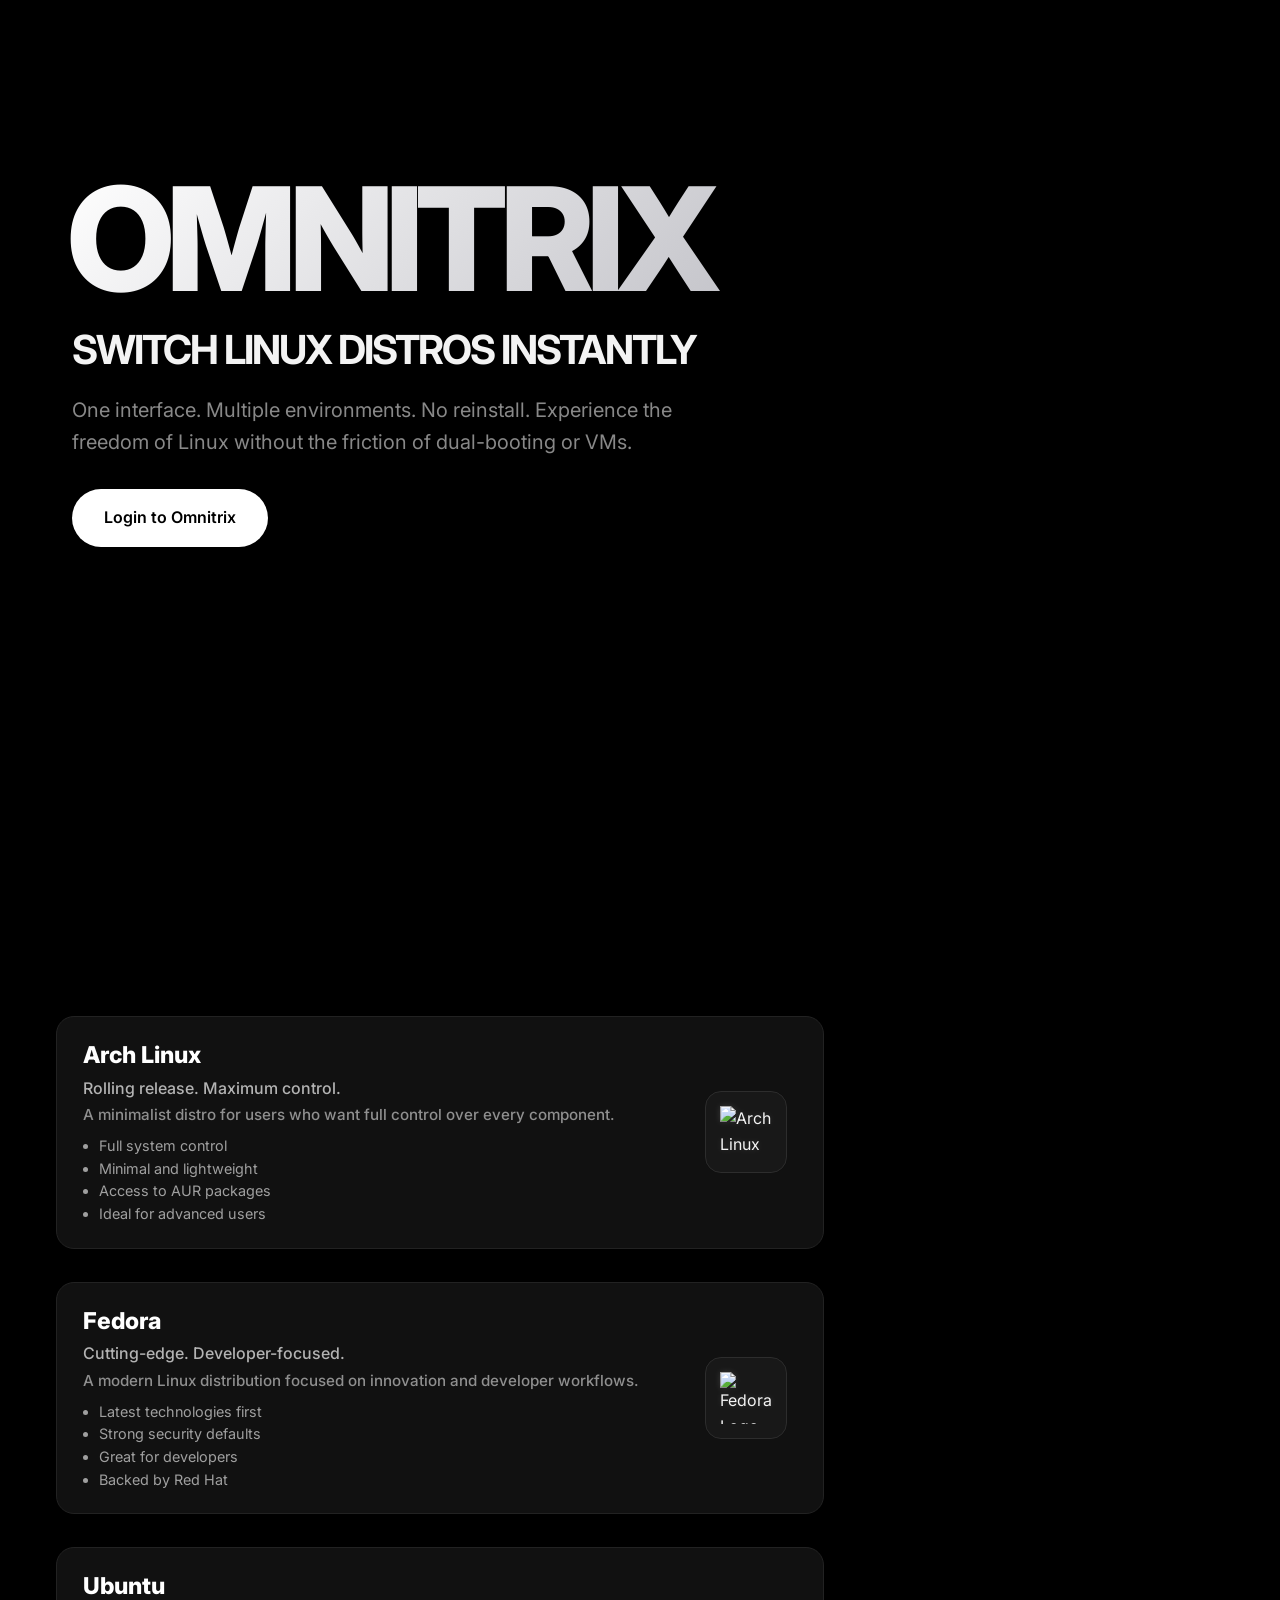
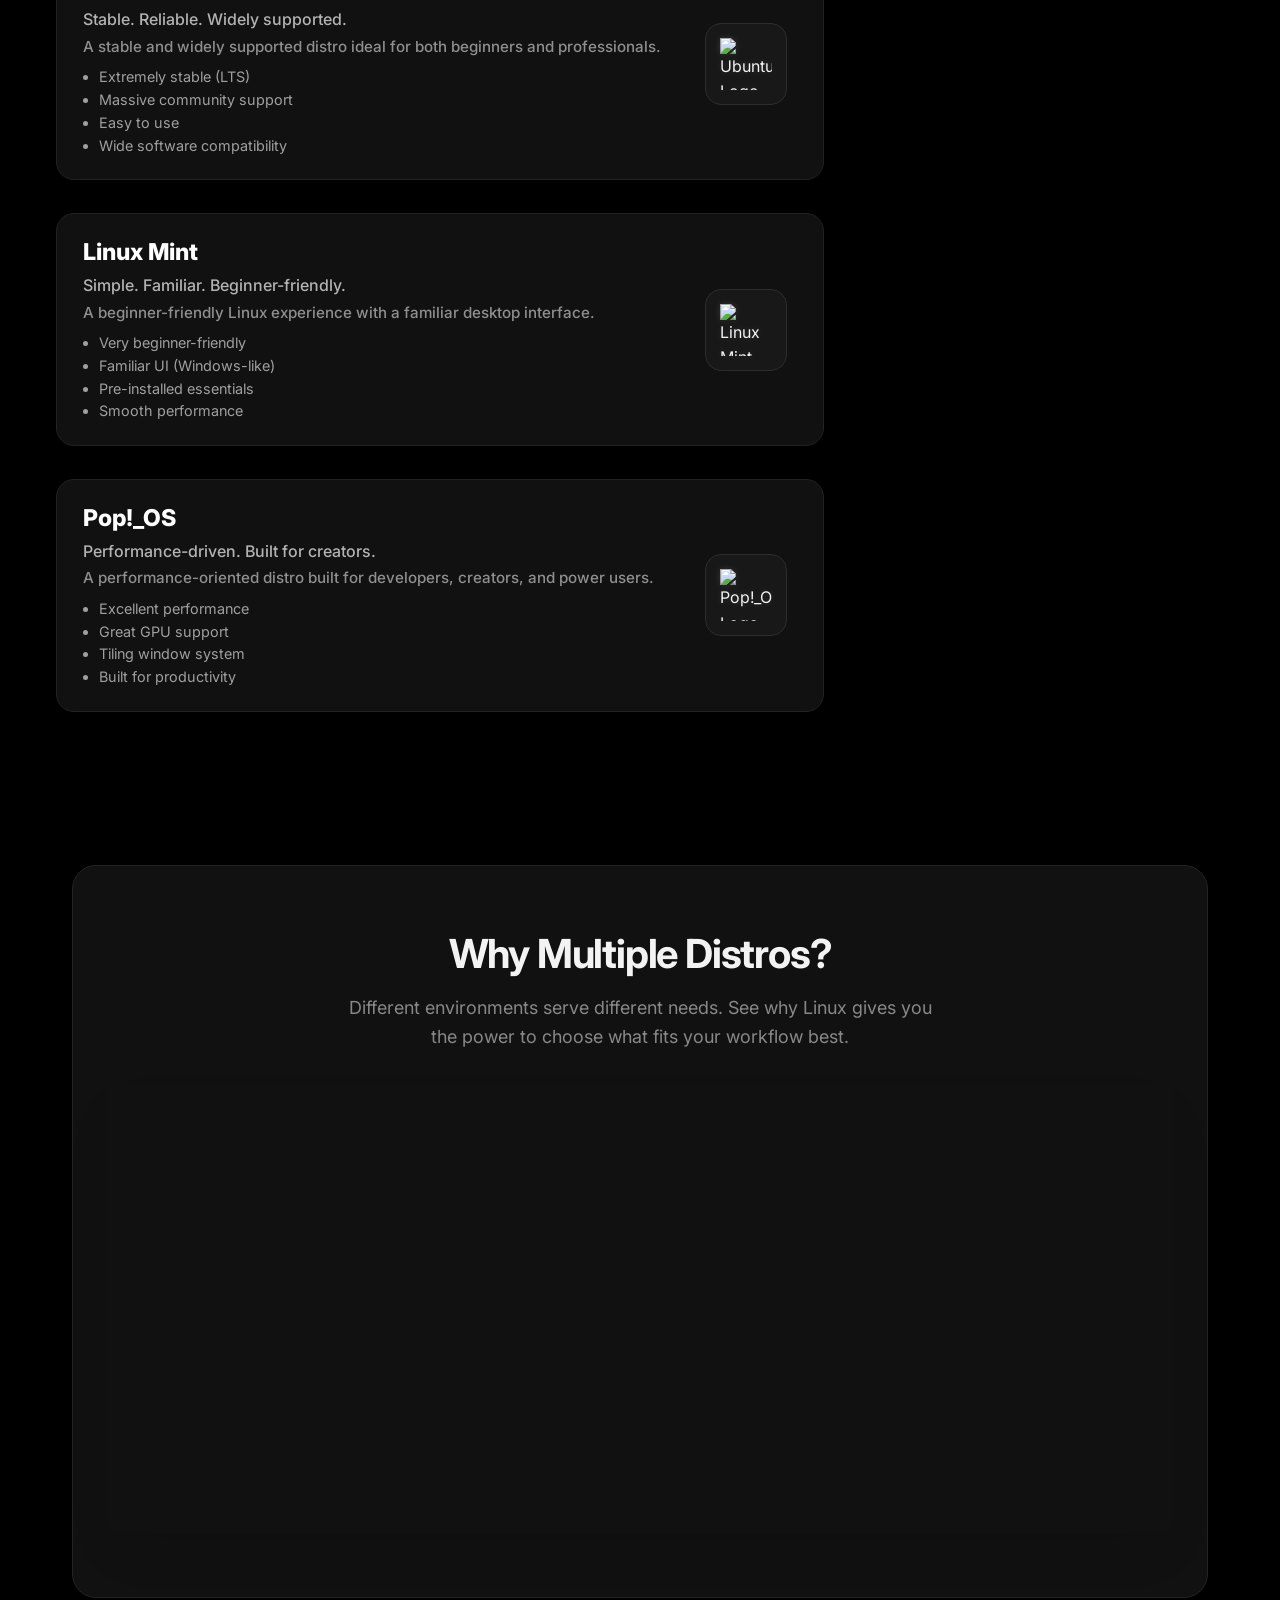
==== index.html @ d917b939 "new website layout" ====
<!DOCTYPE html>
<html lang="en">

<head>
  <meta charset="UTF-8" />
  <meta name="viewport" content="width=device-width, initial-scale=1.0" />
  <title>Omnitrix | Switch Linux Distros Instantly</title>
  <meta name="description" content="One interface. Multiple environments. No reinstall." />
  <link rel="stylesheet" href="css/styles.css" />
  <link href="https://fonts.googleapis.com/css2?family=Inter:wght@400;500;600;700;800&display=swap" rel="stylesheet">
</head>

<body>
  <div class="container">

    <header class="hero animate-fade-up delay-1">
      <div class="hero-brand">OMNITRIX</div>
      <h1 style="font-size: 2.5rem; margin-bottom: 1.25rem;">SWITCH LINUX DISTROS INSTANTLY</h1>
      <p style="margin-bottom: 2.25rem;">One interface. Multiple environments. No reinstall. Experience the freedom of Linux without the friction of dual-booting or VMs.</p>
      <a href="login.html" class="btn">Login to Omnitrix</a>
    </header>

    <section id="features" class="animate-fade-up delay-2">
      <div class="features-grid">
        <div class="distro-pill pill-arch" style="--pill-delay: 0.08s;">
          <div class="distro-pill-content pill-content">
            <div class="distro-pill-text">
              <div class="distro-pill-title">Arch Linux</div>
              <div class="distro-pill-subtitle">Rolling release. Maximum control.</div>
              <div class="distro-pill-desc">A minimalist distro for users who want full control over every component.</div>
                <ul class="why-points">
                  <li>Full system control</li>
                  <li>Minimal and lightweight</li>
                  <li>Access to AUR packages</li>
                  <li>Ideal for advanced users</li>
                </ul>
              <ul class="distro-pill-list">
                <li>Rolling release updates</li>
                <li>Pacman package manager</li>
                <li>AUR (Arch User Repository)</li>
                <li>Highly customizable system</li>
                <li>Ideal for advanced users</li>
              </ul>
            </div>
            <div class="distro-pill-img-wrap pill-image">
              <div class="logo-container">
                <img src="https://upload.wikimedia.org/wikipedia/commons/1/13/Arch_Linux_%22Crystal%22_icon.svg" alt="Arch Linux Logo" class="distro-pill-img">
              </div>
            </div>
          </div>
        </div>
        <div class="distro-pill pill-fedora" style="--pill-delay: 0.16s;">
          <div class="distro-pill-content pill-content">
            <div class="distro-pill-text">
              <div class="distro-pill-title">Fedora</div>
              <div class="distro-pill-subtitle">Cutting-edge. Developer-focused.</div>
              <div class="distro-pill-desc">A modern Linux distribution focused on innovation and developer workflows.</div>
                <ul class="why-points">
                  <li>Latest technologies first</li>
                  <li>Strong security defaults</li>
                  <li>Great for developers</li>
                  <li>Backed by Red Hat</li>
                </ul>
              <ul class="distro-pill-list">
                <li>Latest Linux features</li>
                <li>Strong security defaults</li>
                <li>Backed by Red Hat</li>
                <li>Excellent for development workflows</li>
                <li>GNOME-first experience</li>
              </ul>
            </div>
            <div class="distro-pill-img-wrap pill-image">
              <div class="logo-container">
                <img src="https://upload.wikimedia.org/wikipedia/commons/3/3f/Fedora_logo.svg" alt="Fedora Logo" class="distro-pill-img">
              </div>
            </div>
          </div>
        </div>
        <div class="distro-pill pill-ubuntu" style="--pill-delay: 0.24s;">
          <div class="distro-pill-content pill-content">
            <div class="distro-pill-text">
              <div class="distro-pill-title">Ubuntu</div>
              <div class="distro-pill-subtitle">Stable. Reliable. Widely supported.</div>
              <div class="distro-pill-desc">A stable and widely supported distro ideal for both beginners and professionals.</div>
                <ul class="why-points">
                  <li>Extremely stable (LTS)</li>
                  <li>Massive community support</li>
                  <li>Easy to use</li>
                  <li>Wide software compatibility</li>
                </ul>
              <ul class="distro-pill-list">
                <li>Long-term support (LTS)</li>
                <li>Massive community support</li>
                <li>Easy installation</li>
                <li>Enterprise-ready</li>
                <li>Wide software compatibility</li>
              </ul>
            </div>
            <div class="distro-pill-img-wrap pill-image">
              <div class="logo-container">
                <img src="https://upload.wikimedia.org/wikipedia/commons/a/ab/Logo-ubuntu_cof-orange-hex.svg" alt="Ubuntu Logo" class="distro-pill-img">
              </div>
            </div>
          </div>
        </div>
        <div class="distro-pill pill-mint" style="--pill-delay: 0.32s;">
          <div class="distro-pill-content pill-content">
            <div class="distro-pill-text">
              <div class="distro-pill-title">Linux Mint</div>
              <div class="distro-pill-subtitle">Simple. Familiar. Beginner-friendly.</div>
              <div class="distro-pill-desc">A beginner-friendly Linux experience with a familiar desktop interface.</div>
                <ul class="why-points">
                  <li>Very beginner-friendly</li>
                  <li>Familiar UI (Windows-like)</li>
                  <li>Pre-installed essentials</li>
                  <li>Smooth performance</li>
                </ul>
              <ul class="distro-pill-list">
                <li>Cinnamon desktop environment</li>
                <li>Lightweight and smooth</li>
                <li>Pre-installed essential tools</li>
                <li>Great for beginners</li>
                <li>Stable and polished UI</li>
              </ul>
            </div>
            <div class="distro-pill-img-wrap pill-image">
              <div class="logo-container">
                <img src="https://upload.wikimedia.org/wikipedia/commons/3/3f/Linux_Mint_logo_without_wordmark.svg" alt="Linux Mint Logo" class="distro-pill-img">
              </div>
            </div>
          </div>
        </div>
        <div class="distro-pill pill-pop" style="--pill-delay: 0.40s;">
          <div class="distro-pill-content pill-content">
            <div class="distro-pill-text">
              <div class="distro-pill-title">Pop!_OS</div>
              <div class="distro-pill-subtitle">Performance-driven. Built for creators.</div>
              <div class="distro-pill-desc">A performance-oriented distro built for developers, creators, and power users.</div>
                <ul class="why-points">
                  <li>Excellent performance</li>
                  <li>Great GPU support</li>
                  <li>Tiling window system</li>
                  <li>Built for productivity</li>
                </ul>
              <ul class="distro-pill-list">
                <li>Optimized for performance</li>
                <li>Excellent GPU support</li>
                <li>Tiling window management</li>
                <li>Built by System76</li>
                <li>Great for coding and AI work</li>
              </ul>
            </div>
            <div class="distro-pill-img-wrap pill-image">
              <div class="logo-container">
                <img src="https://upload.wikimedia.org/wikipedia/commons/thumb/1/18/Pop%21_OS_Icon.svg/512px-Pop%21_OS_Icon.svg.png" alt="Pop!_OS Logo" class="distro-pill-img">
              </div>
            </div>
          </div>
        </div>
      </div>
    </section>

    <section class="video-section animate-fade-up delay-3">
      <h2>Why Multiple Distros?</h2>
      <p style="margin: 0 auto; max-width: 600px;">Different environments serve different needs. See why Linux gives you
        the power to choose what fits your workflow best.</p>
      <div class="video-container">
        <!-- Embedded YouTube Video -->
        <iframe width="800" height="450" src="https://www.youtube.com/embed/wJjQoXwL3Xk" title="YouTube video player"
          frameborder="0"
          allow="accelerometer; autoplay; clipboard-write; encrypted-media; gyroscope; picture-in-picture"
          allowfullscreen>
        </iframe>
      </div>
    </section>
  </div>

  <script src="js/app.js"></script>
</body>

</html>
---- css/styles.css ----
:root {
  --bg-color: #0d1117;
  --text-color: #f3f4f6;
  --text-muted: #9ca3af;
  --accent-color: #ffffff;
  --card-bg: #161b22;
  --border-color: #30363d;
  --hover-btn-bg: #e5e7eb;
  --primary-btn: #ffffff;
  --primary-btn-text: #0d1117;
  --transition-speed: 0.4s;
  --font-family: "Inter", -apple-system, BlinkMacSystemFont, "Segoe UI", Roboto, Helvetica, Arial, sans-serif;
  --radius-sm: 8px;
  --radius-md: 16px;
  --radius-lg: 24px;
}

* {
  margin: 0;
  padding: 0;
  box-sizing: border-box;
}

body {
  font-family: var(--font-family);
  background-color: var(--bg-color);
  color: var(--text-color);
  line-height: 1.6;
  -webkit-font-smoothing: antialiased;
}

/* Animations */
.animate-fade-up {
  opacity: 0;
  transform: translateY(20px);
  animation: fadeUp var(--transition-speed) ease forwards;
}

@keyframes fadeUp {
  to {
    opacity: 1;
    transform: translateY(0);
  }
}

.delay-1 { animation-delay: 0.1s; }
.delay-2 { animation-delay: 0.2s; }
.delay-3 { animation-delay: 0.3s; }

/* Typography */
h1, h2, h3, h4 {
  font-weight: 700;
  line-height: 1.2;
}

h1 {
  font-size: 3.5rem;
  letter-spacing: -0.05em;
  margin-bottom: 1rem;
}

h2 {
  font-size: 2.5rem;
  letter-spacing: -0.03em;
  margin-bottom: 1rem;
}

p {
  color: var(--text-muted);
  font-size: 1.125rem;
  margin-bottom: 2rem;
}

/* Layout */
.container {
  max-width: 1200px;
  margin: 0 auto;
  padding: 0 2rem;
}

section {
  padding: 6rem 0;
}

/* Shared UI Components */
.btn {
  display: inline-flex;
  align-items: center;
  justify-content: center;
  background-color: var(--primary-btn);
  color: var(--primary-btn-text);
  padding: 1rem 2rem;
  border-radius: 9999px; /* Pill shape */
  font-weight: 600;
  font-size: 1rem;
  text-decoration: none;
  border: none;
  cursor: pointer;
  transition: all 0.3s ease;
}

.btn:hover {
  background-color: #222;
  color: #fff;
  box-shadow: 0 10px 15px -3px rgba(0,0,0,0.1);
}

.card {
  background-color: var(--card-bg);
  border: 1px solid var(--border-color);
  border-radius: var(--radius-md);
  padding: 2rem;
  transition: all 0.3s ease;
}

.card:hover {
  transform: translateY(-4px);
  box-shadow: 0 20px 25px -5px rgba(0, 0, 0, 0.05), 0 10px 10px -5px rgba(0, 0, 0, 0.02);
  border-color: transparent;
}

/* Navigation */
.navbar {
  display: flex;
  justify-content: space-between;
  align-items: center;
  padding: 2rem 0;
}

.logo {
  font-size: 1.5rem;
  font-weight: 800;
  letter-spacing: -0.05em;
  color: var(--text-color);
  text-decoration: none;
}

.nav-links {
  display: flex;
  gap: 2rem;
  list-style: none;
}

.nav-links a {
  text-decoration: none;
  color: var(--text-muted);
  font-weight: 500;
  transition: color 0.3s ease;
}

.nav-links a:hover {
  color: var(--text-color);
}

/* Hero Section */
.hero {
  text-align: left;
  padding: 10rem 0 7rem 0;
}

.hero .hero-brand {
  margin-bottom: 0.5rem;
  position: relative;
  left: -5px;
}

.hero h1 {
  margin-bottom: 1.25rem;
}

.hero .btn {
  position: relative;
  top: -5px;
}

.hero p {
  max-width: 600px;
  margin: 0 0 2.25rem 0;
  font-size: 1.25rem;
}

/* Features grid */

.features-grid {
  display: flex;
  flex-direction: column;
  gap: 2.5rem;
  margin-top: 16rem;
}

/* Distro Pill Styles */
.distro-pill {
  background: linear-gradient(
    135deg,
    rgba(255, 255, 255, 0.08),
    rgba(255, 255, 255, 0.02)
  ), rgba(255, 255, 255, 0.05);
  backdrop-filter: blur(12px);
  -webkit-backdrop-filter: blur(12px);
  border: 1px solid rgba(255, 255, 255, 0.08);
  border-radius: 28px;
  box-shadow: 0 10px 40px rgba(0, 0, 0, 0.3);
  padding: 30px 36px;
  display: flex;
  align-items: center;
  transition: all 0.4s ease;
  opacity: 0;
  transform: translateY(30px) scale(0.98);
  min-height: 260px;
  transition-delay: var(--pill-delay, 0s);
}

.distro-pill.visible {
  opacity: 1;
  transform: translateY(0) scale(1);
  transition: all 0.5s ease;
}

.distro-pill:hover {
  transform: translateY(-6px) scale(1.01);
  box-shadow: 0 18px 54px rgba(0, 0, 0, 0.38);
  border-color: rgba(255, 255, 255, 0.18);
}

.distro-pill-content {
  display: flex;
  flex: 1 1 100%;
  align-items: center;
  justify-content: space-between;
  width: 100%;
  gap: 2rem;
}

.pill-content {
  flex: 2;
}

.pill-image {
  flex: 1;
}

.distro-pill-text {
  flex: 2;
}

.distro-pill-title {
  font-size: 2.05rem;
  font-weight: 800;
  color: var(--text-color);
  margin-bottom: 0.45rem;
  opacity: 0;
  transform: translateY(8px);
  transition: all 0.4s ease;
}

.distro-pill-subtitle {
  font-size: 1.1rem;
  font-weight: 500;
  color: rgba(243, 244, 246, 0.74);
  margin-bottom: 1rem;
}

.distro-pill-desc {
  font-size: 1.03rem;
  color: rgba(209, 213, 219, 0.85);
  margin-bottom: 1rem;
  max-width: 58ch;
  line-height: 1.55;
  opacity: 0;
  transform: translateY(8px);
  transition: all 0.4s ease;
}

.distro-pill-list {
  color: var(--text-color);
  font-size: 0.98rem;
  margin-left: 1rem;
  margin-bottom: 0;
  padding-left: 1rem;
  list-style: disc;
  opacity: 0;
  transform: translateY(8px);
  transition: all 0.4s ease;
}

.distro-pill-list li {
  margin-bottom: 0.2rem;
}

.distro-pill-img-wrap {
  display: flex;
  align-items: center;
  justify-content: center;
  min-width: 0;
  margin-left: 0;
}

.logo-container {
  background: rgba(255, 255, 255, 0.06);
  backdrop-filter: blur(10px);
  -webkit-backdrop-filter: blur(10px);
  border: 1px solid rgba(255, 255, 255, 0.08);
  border-radius: 20px;
  padding: 22px;
  width: 180px;
  height: 180px;
  display: flex;
  align-items: center;
  justify-content: center;
  transition: all 0.4s ease;
}

.distro-pill-img {
  width: 122px;
  height: 122px;
  object-fit: contain;
  filter: drop-shadow(0 0 10px rgba(255, 255, 255, 0.15));
  transition: all 0.4s ease;
}

.distro-pill:hover .logo-container {
  border-color: rgba(255, 255, 255, 0.16);
  box-shadow: 0 10px 28px rgba(0, 0, 0, 0.28);
}

.distro-pill:hover .distro-pill-img {
  transform: scale(1.08);
}

.distro-pill.visible .distro-pill-title {
  opacity: 1;
  transform: translateY(0);
  transition-delay: calc(var(--pill-delay, 0s) + 0.06s);
}

.distro-pill.visible .distro-pill-desc {
  opacity: 1;
  transform: translateY(0);
  transition-delay: calc(var(--pill-delay, 0s) + 0.16s);
}

.distro-pill.visible .distro-pill-list {
  opacity: 1;
  transform: translateY(0);
  transition-delay: calc(var(--pill-delay, 0s) + 0.26s);
}

@media (max-width: 900px) {
  .distro-pill {
    padding: 26px;
  }

  .distro-pill-content {
    flex-direction: column;
    align-items: flex-start;
    gap: 1.5rem;
  }

  .pill-content,
  .pill-image,
  .distro-pill-text {
    flex: 1;
  }

  .distro-pill-img-wrap {
    width: 100%;
    justify-content: flex-start;
  }

  .logo-container {
    width: 150px;
    height: 150px;
    padding: 18px;
  }

  .distro-pill-img {
    width: 98px;
    height: 98px;
  }
}

.feature-card {
  display: flex;
  flex-direction: column;
  align-items: flex-start;
}

.feature-logo {
  width: 48px;
  height: 48px;
  margin-bottom: 1.5rem;
  object-fit: contain;
}

.feature-card h3 {
  font-size: 1.25rem;
  margin-bottom: 0.5rem;
  color: var(--text-color);
}

.feature-card p {
  font-size: 1rem;
  margin-bottom: 0;
}

/* Video Section */
.video-section {
  text-align: center;
  background-color: var(--card-bg);
  border-radius: var(--radius-lg);
  padding: 4rem 2rem;
  margin: 4rem 0;
  border: 1px solid var(--border-color);
}

.video-container {
  display: flex;
  justify-content: center;
  margin-top: 2rem;
  border-radius: var(--radius-md);
  overflow: hidden;
  box-shadow: 0 25px 50px -12px rgba(0, 0, 0, 0.1);
}

/* Forms (Login & Dashboard) */
.form-container {
  max-width: 440px;
  margin: 6rem auto;
}

.form-group {
  display: flex;
  flex-direction: column;
  margin-bottom: 1.5rem;
}

.form-group label {
  font-weight: 500;
  margin-bottom: 0.5rem;
  font-size: 0.875rem;
  color: var(--text-color);
}

.form-input, .form-select {
  padding: 0.875rem 1rem;
  border: 1px solid var(--border-color);
  border-radius: var(--radius-sm);
  font-family: inherit;
  font-size: 1rem;
  outline: none;
  transition: border-color 0.3s ease;
  background-color: #0d1117;
  color: var(--text-color);
}

.form-input:focus, .form-select:focus {
  border-color: var(--accent-color);
  box-shadow: 0 0 0 3px rgba(255, 255, 255, 0.1);
}

/* Dashboard Specific UI */
.dashboard-header {
  padding: 2rem 0;
  border-bottom: 1px solid var(--border-color);
  margin-bottom: 3rem;
  display: flex;
  justify-content: space-between;
  align-items: center;
}

.dashboard-grid {
  display: grid;
  grid-template-columns: 350px 1fr;
  gap: 3rem;
}

.dashboard-panel {
  display: flex;
  align-items: center;
  justify-content: center;
  background-color: #000;
  color: #fff;
  border-radius: var(--radius-md);
  min-height: 500px;
  position: relative;
  overflow: hidden;
  border: 4px solid var(--border-color);
  transition: all var(--transition-speed) ease;
}

.dashboard-screen-content {
  text-align: center;
}

.dashboard-screen-content h2 {
  font-size: 3rem;
  margin-bottom: 0.5rem;
}

.dashboard-screen-content p {
  color: #9ca3af;
  margin-bottom: 0;
}

/* Selected environment themes inside dashboard */
.env-arch { background-color: #1793d1; color: white; border-color: #1793d1; }
.env-fedora { background-color: #294172; color: white; border-color: #294172; }
.env-ubuntu { background-color: #e95420; color: white; border-color: #e95420; }
.env-mint { background-color: #87a556; color: white; border-color: #87a556; }
.env-popos { background-color: #48b9c7; color: white; border-color: #48b9c7; }

/* New Hero Brand */
.hero-brand {
  font-size: 9rem;
  letter-spacing: -0.06em;
  font-weight: 800;
  margin-bottom: 0.5rem;
  background: linear-gradient(135deg, #ffffff 0%, #a1a1aa 100%);
  -webkit-background-clip: text;
  -webkit-text-fill-color: transparent;
  background-clip: text;
  line-height: 1.1;
}

@media (max-width: 768px) {
  .dashboard-grid {
    grid-template-columns: 1fr;
  }
  h1 { font-size: 2.5rem; }
  h2 { font-size: 2rem; }
  .hero-brand { font-size: 4.5rem; }
}

/* --- DARK MODE + PILL LAYOUT OVERRIDES --- */
:root {
  --bg-color: #000;
  --text-color: #f3f3f3;
  --text-muted: #888;
  --accent-color: #fff;
  --card-bg: #111;
  --border-color: #232323;
  --hover-btn-bg: #181818;
  --primary-btn: #fff;
  --primary-btn-text: #000;
}

.features-grid {
  align-items: flex-start;
  margin-left: -1rem;
}

.distro-pill {
  width: 60vw;
  max-width: none;
  min-width: 320px;
  background: #111;
  border: 1px solid #222;
  border-radius: 18px;
  box-shadow: 0 4px 18px rgba(0, 0, 0, 0.45);
  padding: 20px 26px;
  display: flex;
  align-items: center;
  justify-content: flex-start;
  transition: all 0.4s cubic-bezier(.4, 0, .2, 1);
  opacity: 0;
  transform: translateY(20px) scale(0.97);
  min-height: 128px;
  margin-bottom: -7px;
  margin-left: 0;
  margin-right: auto;
  transition-delay: var(--pill-delay, 0s);
}

.distro-pill-content {
  display: flex;
  flex: 1 1 100%;
  align-items: center;
  justify-content: flex-start;
  width: 100%;
  gap: 1.25rem;
}

.pill-content {
  flex: 1 1 auto;
  min-width: 0;
  display: flex;
  align-items: center;
}

.pill-image {
  flex: 0 0 82px;
  margin-right: 0.6rem;
}

.distro-pill-title {
  font-size: 1.45rem;
  font-weight: 800;
  color: #fff;
  margin-bottom: 0.1rem;
  opacity: 0;
  transform: translateY(8px);
  transition: all 0.4s ease;
}

.distro-pill-subtitle {
  font-size: 1rem;
  font-weight: 500;
  color: #b3b3b3;
  margin-bottom: 2px;
  white-space: nowrap;
  overflow: hidden;
  text-overflow: ellipsis;
}

.distro-pill-desc {
  display: block;
  font-size: 0.95rem;
  font-weight: 500;
  color: #8f8f8f;
  margin-bottom: 0;
  white-space: nowrap;
  overflow: hidden;
  text-overflow: ellipsis;
}

.distro-pill-list {
  display: none;
}

.logo-container {
  background: #181818;
  border: 1px solid #2d2d2d;
  border-radius: 16px;
  padding: 10px;
  width: 82px;
  height: 82px;
  display: flex;
  align-items: center;
  justify-content: center;
  transition: box-shadow 0.35s ease, transform 0.35s ease, border-color 0.35s ease;
}

.distro-pill-img {
  width: 52px;
  height: 52px;
  object-fit: contain;
  filter: drop-shadow(0 0 3px rgba(255, 255, 255, 0.12));
  transition: transform 0.35s ease;
}

.distro-pill:hover .logo-container {
  transform: scale(1.05);
}

.distro-pill:hover .distro-pill-img {
  transform: scale(1.08);
}

.distro-pill.pill-arch:hover .logo-container {
  border-color: rgba(23, 147, 209, 0.65);
  box-shadow: 0 0 0 1px rgba(23, 147, 209, 0.45), 0 0 28px rgba(23, 147, 209, 0.5);
}

.distro-pill.pill-fedora:hover .logo-container {
  border-color: rgba(41, 65, 114, 0.75);
  box-shadow: 0 0 0 1px rgba(41, 65, 114, 0.55), 0 0 28px rgba(41, 65, 114, 0.52);
}

.distro-pill.pill-ubuntu:hover .logo-container {
  border-color: rgba(233, 84, 32, 0.78);
  box-shadow: 0 0 0 1px rgba(233, 84, 32, 0.58), 0 0 28px rgba(233, 84, 32, 0.52);
}

.distro-pill.pill-mint:hover .logo-container {
  border-color: rgba(135, 165, 86, 0.78);
  box-shadow: 0 0 0 1px rgba(135, 165, 86, 0.58), 0 0 28px rgba(135, 165, 86, 0.52);
}

.distro-pill.pill-pop:hover .logo-container {
  border-color: rgba(255, 255, 255, 0.85);
  box-shadow: 0 0 0 1px rgba(255, 255, 255, 0.66), 0 0 26px rgba(255, 255, 255, 0.48);
}

@media (max-width: 900px) {
  .features-grid {
    margin-left: 0;
  }

  .distro-pill {
    width: 100%;
    min-width: 0;
    padding: 16px 18px;
    min-height: 88px;
  }

  .pill-image {
    flex-basis: 72px;
  }

  .logo-container {
    width: 72px;
    height: 72px;
  }

  .distro-pill-img {
    width: 44px;
    height: 44px;
  }
}
/* --- END DARK MODE + PILL LAYOUT OVERRIDES --- */

.why-points {
  margin-top: 10px;
  font-size: 0.9rem;
  color: rgba(255,255,255,0.6);
  padding-left: 1.1em;
  list-style: disc;
}
.why-points li {
  margin-bottom: 4px;
  line-height: 1.3;
}
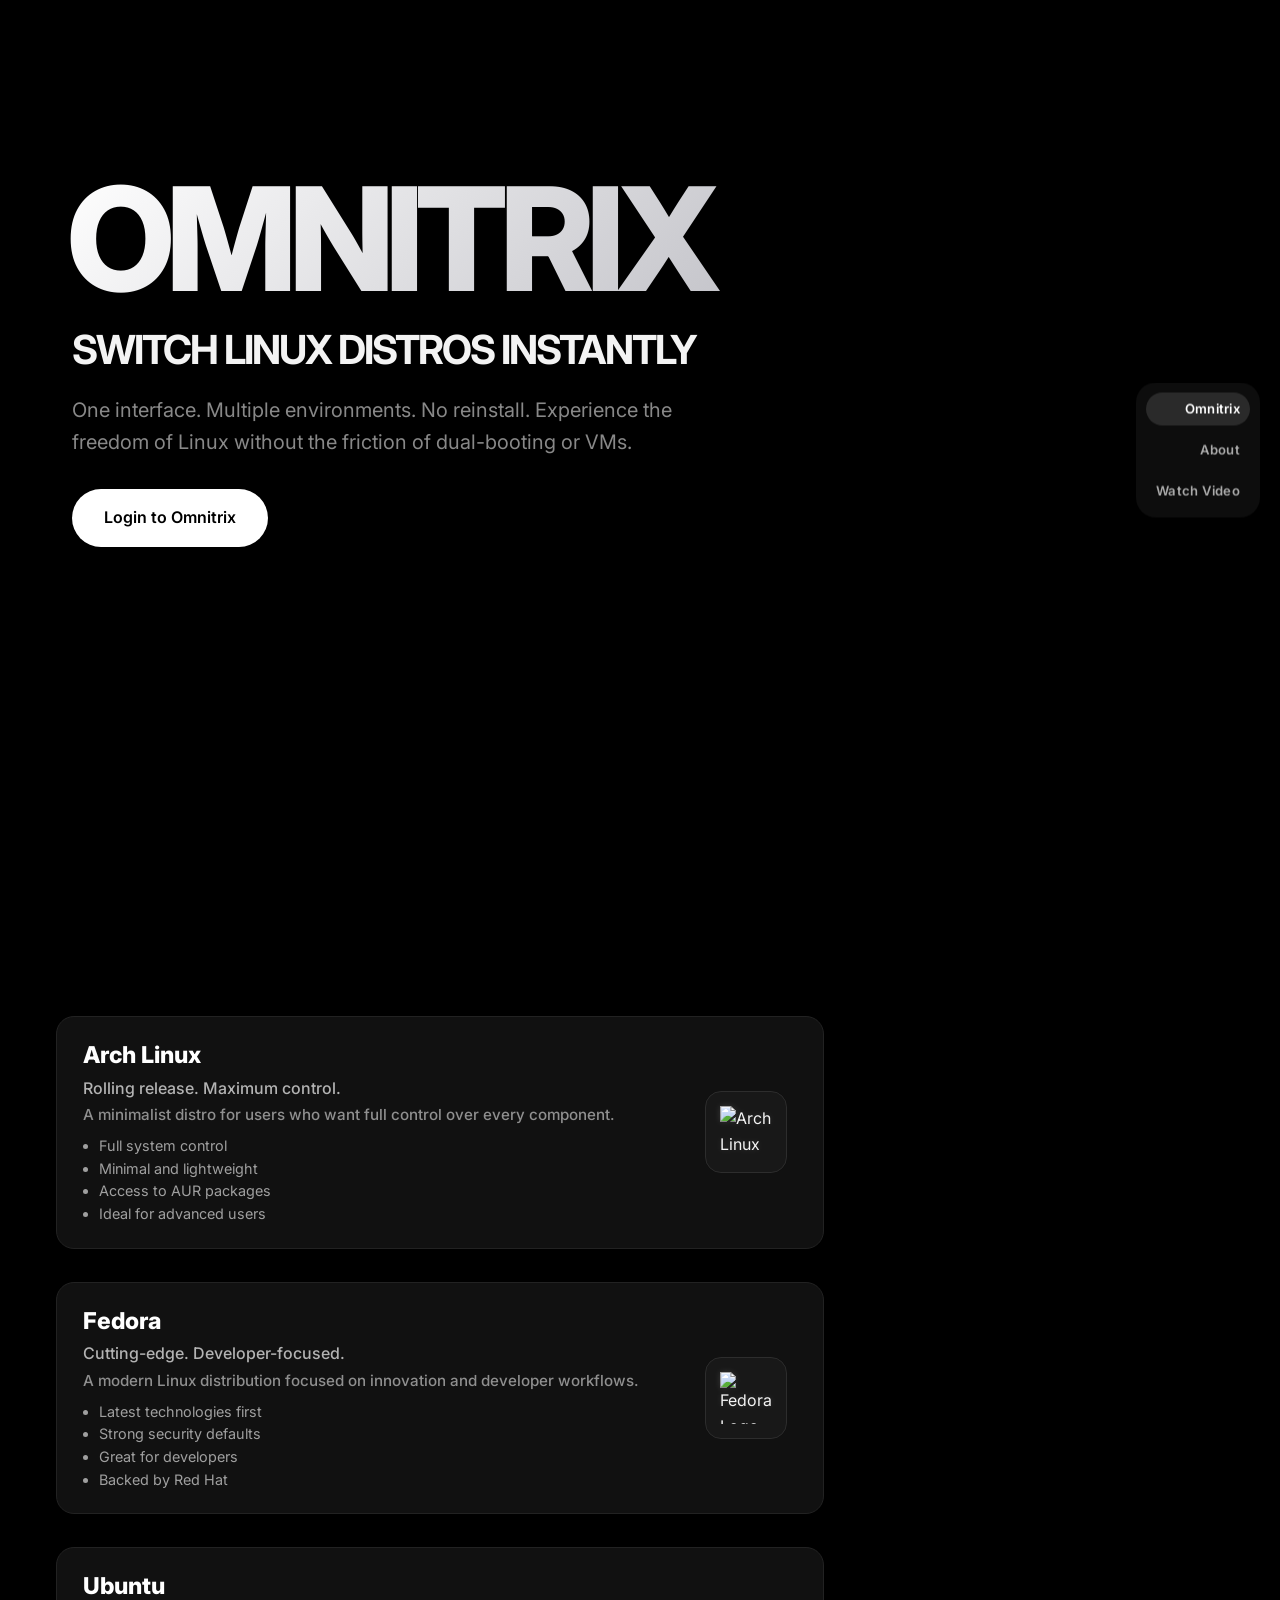
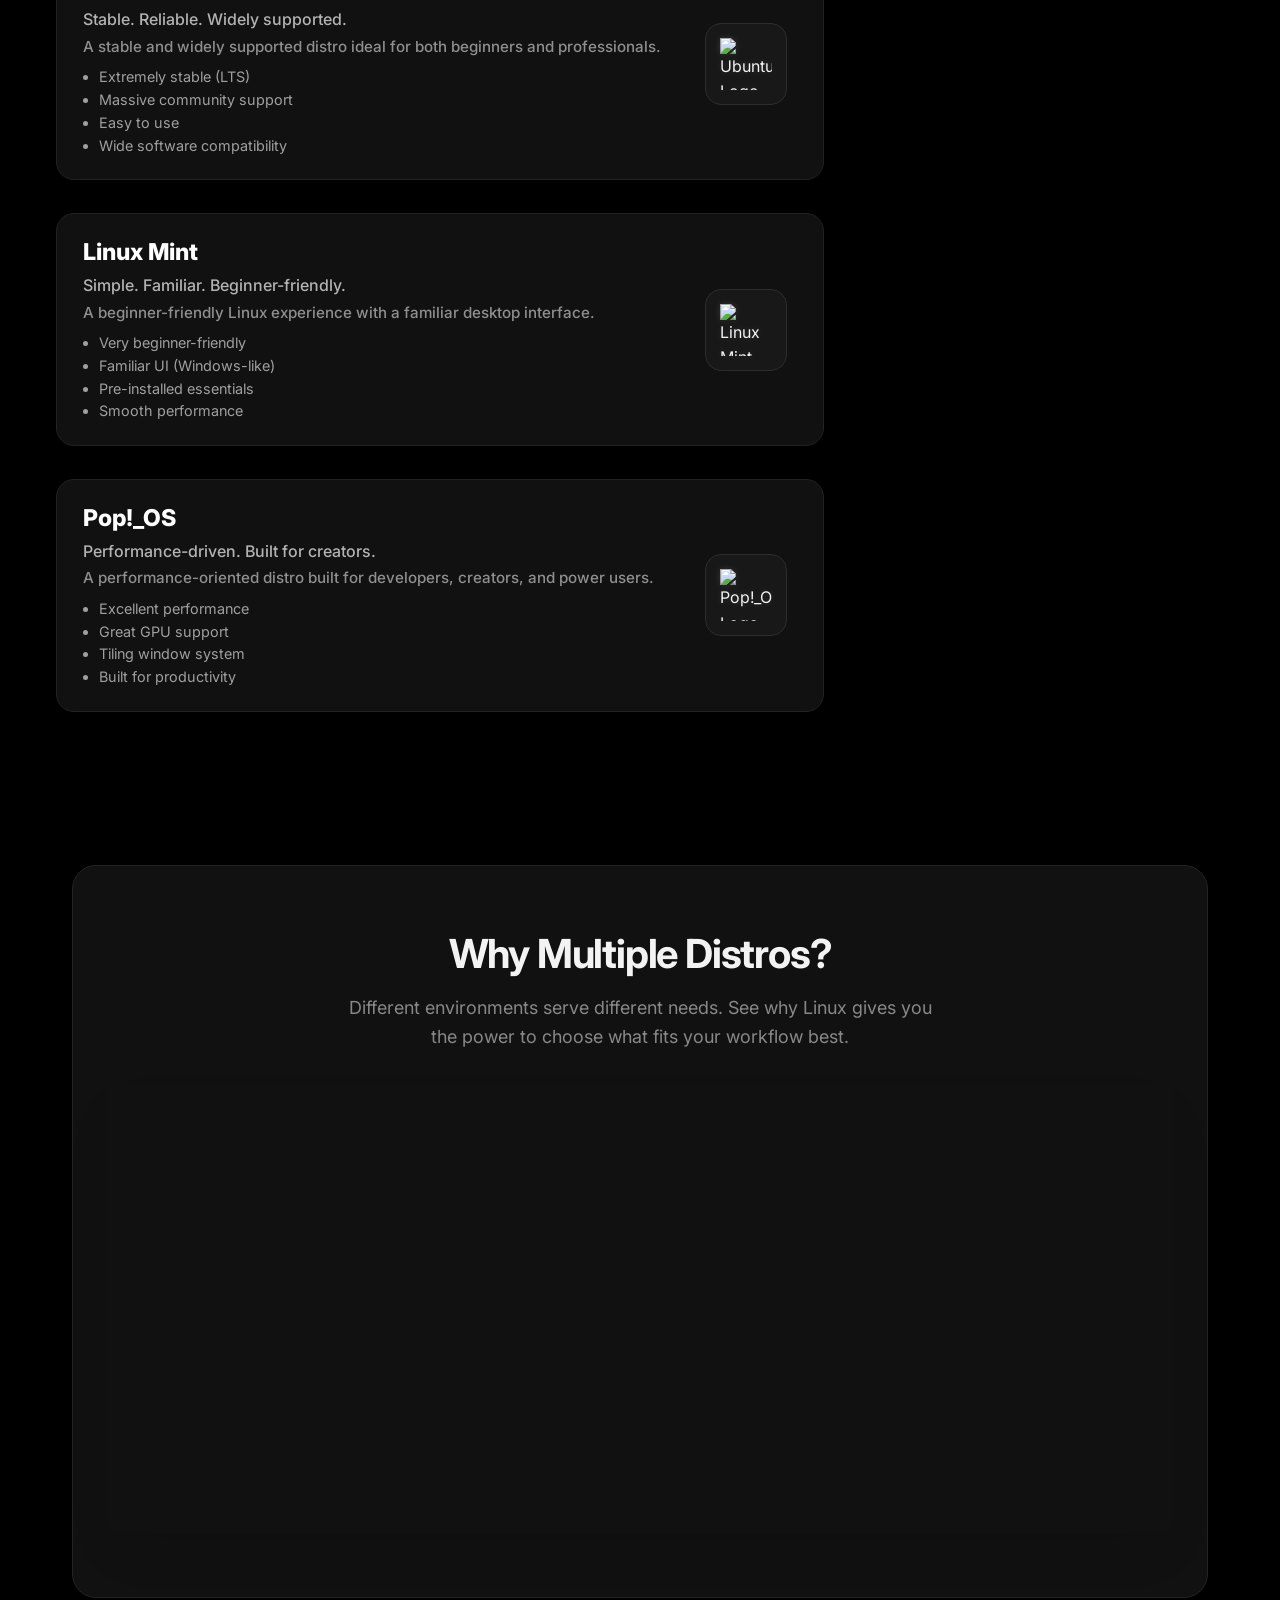
==== commit eefb44f8: "side navbar" ====
--- a/index.html
+++ b/index.html
@@ -13,16 +13,16 @@
 <body>
   <div class="container">
 
-    <header class="hero animate-fade-up delay-1">
+    <header class="hero animate-fade-up delay-1" id="omnitrix">
       <div class="hero-brand">OMNITRIX</div>
       <h1 style="font-size: 2.5rem; margin-bottom: 1.25rem;">SWITCH LINUX DISTROS INSTANTLY</h1>
       <p style="margin-bottom: 2.25rem;">One interface. Multiple environments. No reinstall. Experience the freedom of Linux without the friction of dual-booting or VMs.</p>
       <a href="login.html" class="btn">Login to Omnitrix</a>
     </header>
 
-    <section id="features" class="animate-fade-up delay-2">
+    <section id="about" class="animate-fade-up delay-2">
       <div class="features-grid">
-        <div class="distro-pill pill-arch" style="--pill-delay: 0.08s;">
+        <div class="distro-pill pill-arch" id="arch" style="--pill-delay: 0.08s;">
           <div class="distro-pill-content pill-content">
             <div class="distro-pill-text">
               <div class="distro-pill-title">Arch Linux</div>
@@ -49,7 +49,7 @@
             </div>
           </div>
         </div>
-        <div class="distro-pill pill-fedora" style="--pill-delay: 0.16s;">
+        <div class="distro-pill pill-fedora" id="fedora" style="--pill-delay: 0.16s;">
           <div class="distro-pill-content pill-content">
             <div class="distro-pill-text">
               <div class="distro-pill-title">Fedora</div>
@@ -76,7 +76,7 @@
             </div>
           </div>
         </div>
-        <div class="distro-pill pill-ubuntu" style="--pill-delay: 0.24s;">
+        <div class="distro-pill pill-ubuntu" id="ubuntu" style="--pill-delay: 0.24s;">
           <div class="distro-pill-content pill-content">
             <div class="distro-pill-text">
               <div class="distro-pill-title">Ubuntu</div>
@@ -103,7 +103,7 @@
             </div>
           </div>
         </div>
-        <div class="distro-pill pill-mint" style="--pill-delay: 0.32s;">
+        <div class="distro-pill pill-mint" id="mint" style="--pill-delay: 0.32s;">
           <div class="distro-pill-content pill-content">
             <div class="distro-pill-text">
               <div class="distro-pill-title">Linux Mint</div>
@@ -130,7 +130,7 @@
             </div>
           </div>
         </div>
-        <div class="distro-pill pill-pop" style="--pill-delay: 0.40s;">
+        <div class="distro-pill pill-pop" id="popos" style="--pill-delay: 0.40s;">
           <div class="distro-pill-content pill-content">
             <div class="distro-pill-text">
               <div class="distro-pill-title">Pop!_OS</div>
@@ -160,7 +160,7 @@
       </div>
     </section>
 
-    <section class="video-section animate-fade-up delay-3">
+    <section class="video-section animate-fade-up delay-3" id="watch-video">
       <h2>Why Multiple Distros?</h2>
       <p style="margin: 0 auto; max-width: 600px;">Different environments serve different needs. See why Linux gives you
         the power to choose what fits your workflow best.</p>
@@ -175,6 +175,12 @@
     </section>
   </div>
 
+  <div class="side-nav" aria-label="Section navigation">
+    <button class="side-nav-item active" data-target="omnitrix" type="button">Omnitrix</button>
+    <button class="side-nav-item" data-target="about" type="button">About</button>
+    <button class="side-nav-item" data-target="watch-video" type="button">Watch Video</button>
+  </div>
+
   <script src="js/app.js"></script>
 </body>
 
--- a/css/styles.css
+++ b/css/styles.css
@@ -720,3 +720,43 @@
   margin-bottom: 4px;
   line-height: 1.3;
 }
+
+.side-nav {
+  position: fixed;
+  right: 20px;
+  top: 50%;
+  transform: translateY(-50%);
+  display: flex;
+  flex-direction: column;
+  gap: 8px;
+  z-index: 100;
+  background: rgba(255, 255, 255, 0.05);
+  backdrop-filter: blur(10px);
+  -webkit-backdrop-filter: blur(10px);
+  padding: 10px;
+  border-radius: 20px;
+}
+
+.side-nav-item {
+  border: 0;
+  background: transparent;
+  color: rgba(255, 255, 255, 0.65);
+  font: inherit;
+  font-size: 0.82rem;
+  font-weight: 600;
+  letter-spacing: 0.02em;
+  text-align: right;
+  padding: 6px 10px;
+  border-radius: 999px;
+  cursor: pointer;
+  transition: all 0.3s ease;
+}
+
+.side-nav-item:hover {
+  color: rgba(255, 255, 255, 0.9);
+}
+
+.side-nav-item.active {
+  color: #fff;
+  background: rgba(255, 255, 255, 0.12);
+}
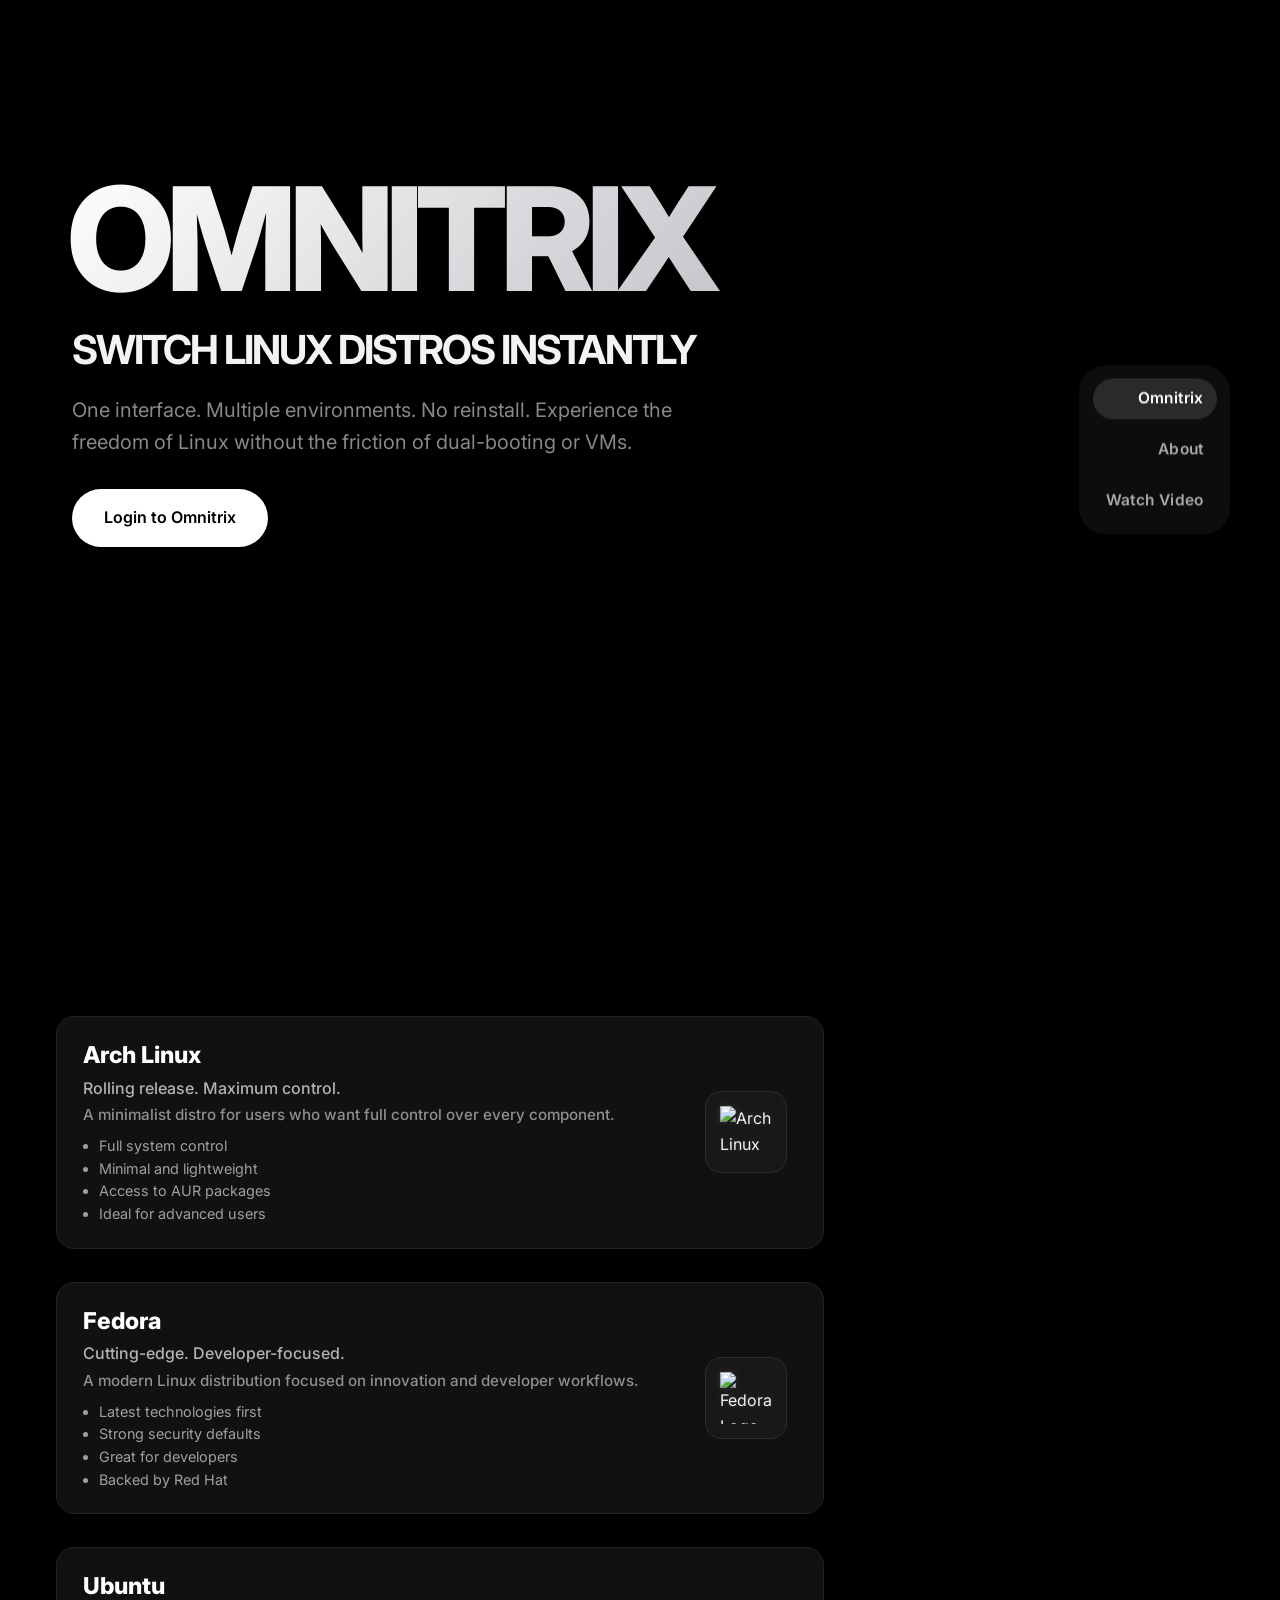
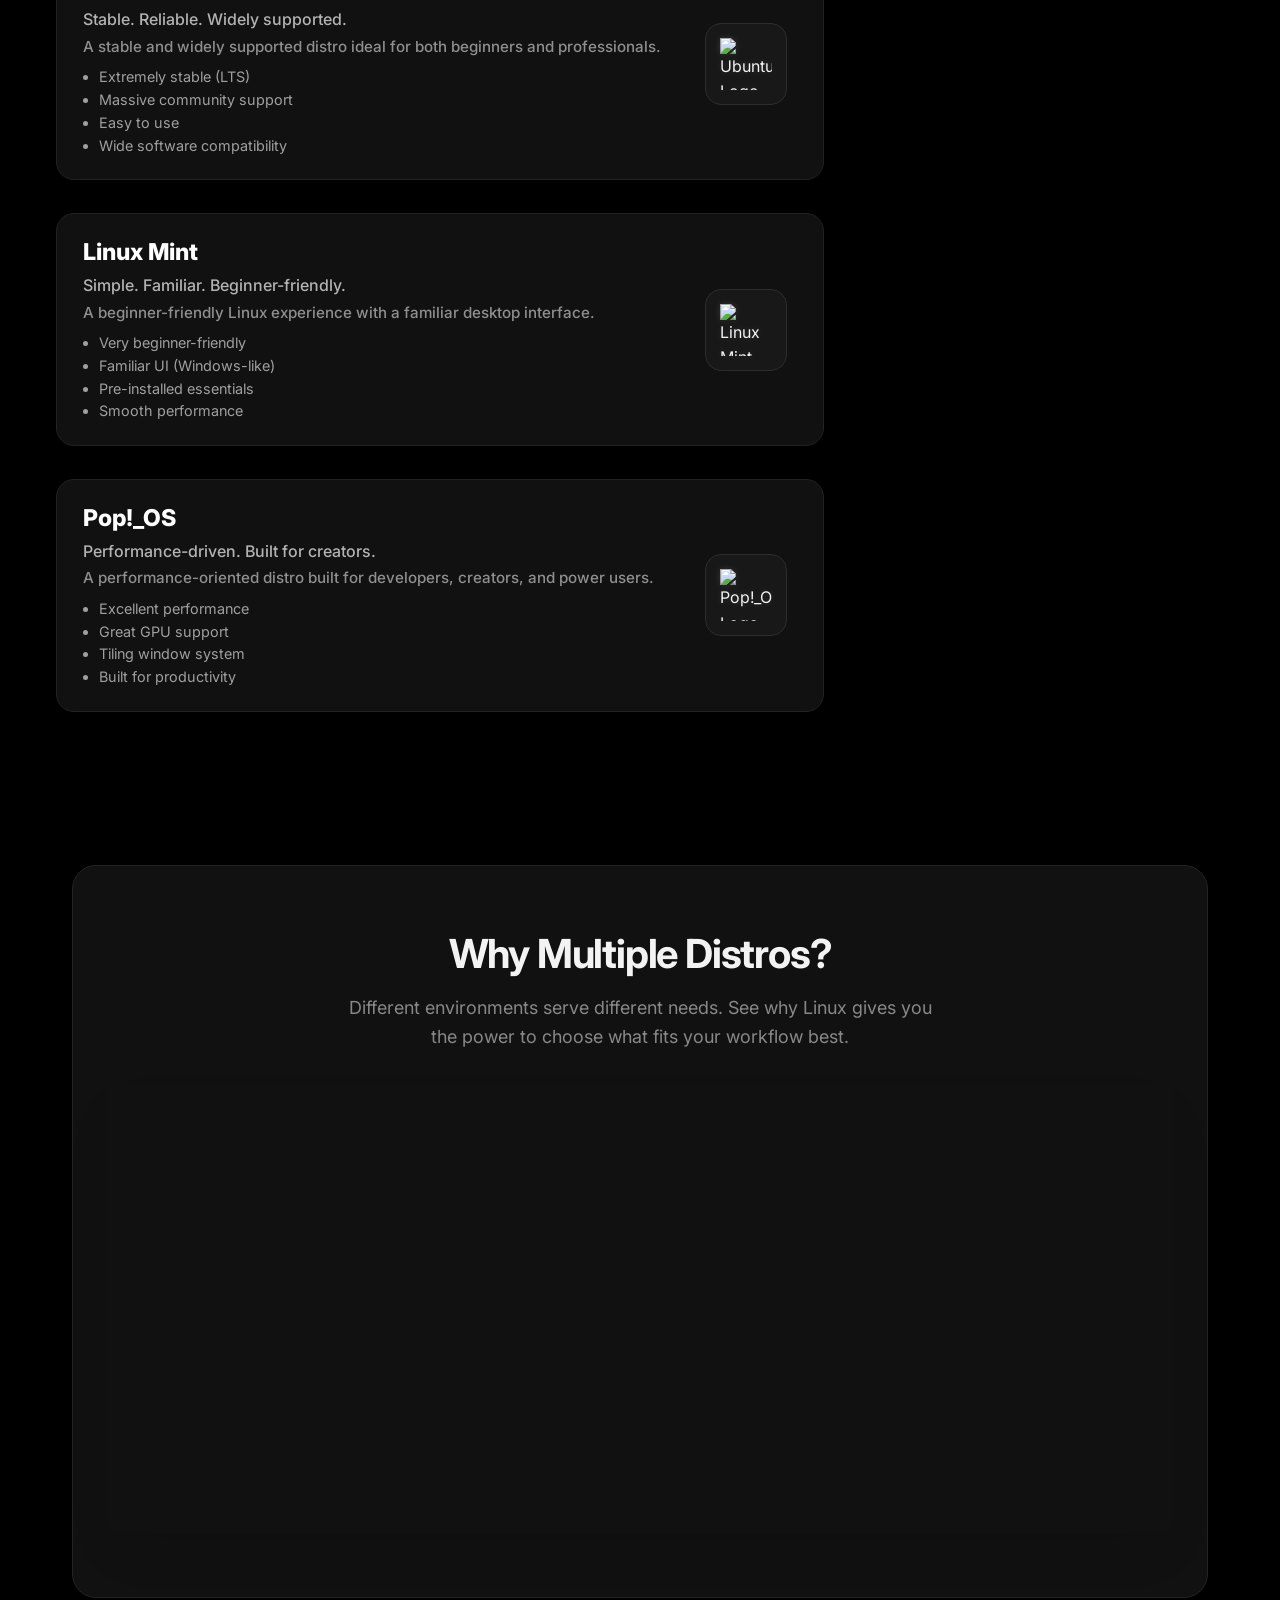
==== commit e875049e: "hhh" ====
--- a/index.html
+++ b/index.html
@@ -22,7 +22,7 @@
 
     <section id="about" class="animate-fade-up delay-2">
       <div class="features-grid">
-        <div class="distro-pill pill-arch" id="arch" style="--pill-delay: 0.08s;">
+        <div class="distro-pill pill-arch" id="arch" style="--pill-delay: 0.08s; cursor: pointer;" onclick="window.location.href='pages/arch.html'">
           <div class="distro-pill-content pill-content">
             <div class="distro-pill-text">
               <div class="distro-pill-title">Arch Linux</div>
@@ -49,7 +49,7 @@
             </div>
           </div>
         </div>
-        <div class="distro-pill pill-fedora" id="fedora" style="--pill-delay: 0.16s;">
+        <div class="distro-pill pill-fedora" id="fedora" style="--pill-delay: 0.16s; cursor: pointer;" onclick="window.location.href='pages/fedora.html'">
           <div class="distro-pill-content pill-content">
             <div class="distro-pill-text">
               <div class="distro-pill-title">Fedora</div>
@@ -76,7 +76,7 @@
             </div>
           </div>
         </div>
-        <div class="distro-pill pill-ubuntu" id="ubuntu" style="--pill-delay: 0.24s;">
+        <div class="distro-pill pill-ubuntu" id="ubuntu" style="--pill-delay: 0.24s; cursor: pointer;" onclick="window.location.href='pages/ubuntu.html'">
           <div class="distro-pill-content pill-content">
             <div class="distro-pill-text">
               <div class="distro-pill-title">Ubuntu</div>
@@ -103,7 +103,7 @@
             </div>
           </div>
         </div>
-        <div class="distro-pill pill-mint" id="mint" style="--pill-delay: 0.32s;">
+        <div class="distro-pill pill-mint" id="mint" style="--pill-delay: 0.32s; cursor: pointer;" onclick="window.location.href='pages/mint.html'">
           <div class="distro-pill-content pill-content">
             <div class="distro-pill-text">
               <div class="distro-pill-title">Linux Mint</div>
@@ -130,7 +130,7 @@
             </div>
           </div>
         </div>
-        <div class="distro-pill pill-pop" id="popos" style="--pill-delay: 0.40s;">
+        <div class="distro-pill pill-pop" id="popos" style="--pill-delay: 0.40s; cursor: pointer;" onclick="window.location.href='pages/popos.html'">
           <div class="distro-pill-content pill-content">
             <div class="distro-pill-text">
               <div class="distro-pill-title">Pop!_OS</div>
--- a/css/styles.css
+++ b/css/styles.css
@@ -723,18 +723,18 @@
 
 .side-nav {
   position: fixed;
-  right: 20px;
+  right: 50px;
   top: 50%;
   transform: translateY(-50%);
   display: flex;
   flex-direction: column;
-  gap: 8px;
+  gap: 10.6px;
   z-index: 100;
   background: rgba(255, 255, 255, 0.05);
-  backdrop-filter: blur(10px);
-  -webkit-backdrop-filter: blur(10px);
-  padding: 10px;
-  border-radius: 20px;
+  backdrop-filter: blur(11.5px);
+  -webkit-backdrop-filter: blur(11.5px);
+  padding: 13.2px;
+  border-radius: 26.5px;
 }
 
 .side-nav-item {
@@ -742,11 +742,11 @@
   background: transparent;
   color: rgba(255, 255, 255, 0.65);
   font: inherit;
-  font-size: 0.82rem;
+  font-size: 0.97rem;
   font-weight: 600;
-  letter-spacing: 0.02em;
+  letter-spacing: 0.023em;
   text-align: right;
-  padding: 6px 10px;
+  padding: 7.9px 13.2px;
   border-radius: 999px;
   cursor: pointer;
   transition: all 0.3s ease;
